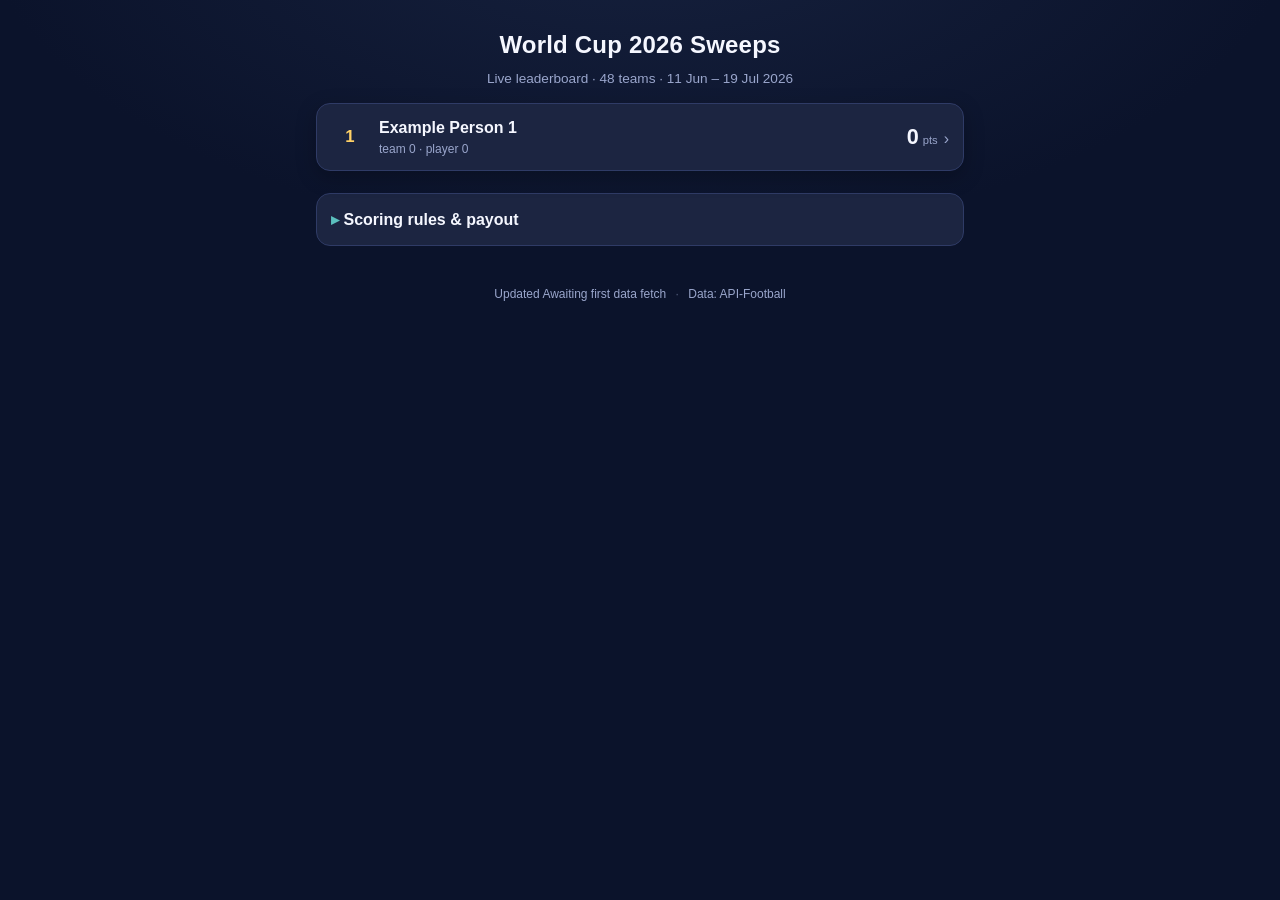
==== public/index.html @ 83efb09c "Initial commit: World Cup 2026 Sweeps leaderboard Static front-end (GitHub Pages) + scheduled GitHub" ====
<!DOCTYPE html>
<html lang="en">
<head>
  <meta charset="UTF-8" />
  <meta name="viewport" content="width=device-width, initial-scale=1.0" />
  <meta name="theme-color" content="#0b132b" />
  <title>World Cup 2026 Sweeps</title>
  <link rel="stylesheet" href="./styles.css" />
</head>
<body>
  <header class="site-header">
    <h1>World Cup 2026 Sweeps</h1>
    <p class="subtitle">Live leaderboard &middot; 48 teams &middot; 11 Jun – 19 Jul 2026</p>
  </header>

  <main>
    <section id="status" class="status" aria-live="polite">Loading…</section>

    <section id="leaderboard-section" hidden>
      <ol id="leaderboard" class="leaderboard"></ol>
    </section>

    <section class="rules-panel">
      <details>
        <summary>Scoring rules &amp; payout</summary>
        <div id="rules" class="rules-body"></div>
      </details>
    </section>
  </main>

  <footer class="site-footer">
    <span id="last-updated">—</span>
    <span class="footer-sep">&middot;</span>
    <span>Data: API-Football</span>
  </footer>

  <script src="./app.js"></script>
</body>
</html>
---- public/styles.css ----
:root {
  --bg: #0b132b;
  --bg-soft: #1c2541;
  --card: #1c2541;
  --card-hover: #243154;
  --line: #2f3b66;
  --text: #f5f7ff;
  --muted: #9aa6cc;
  --accent: #5bc0be;
  --gold: #ffd166;
  --silver: #cdd3e0;
  --bronze: #e8a06a;
  --pos: #6fe09a;
  --neg: #ff7b8a;
  --radius: 14px;
  --shadow: 0 6px 20px rgba(0, 0, 0, 0.25);
}

* { box-sizing: border-box; }

html { -webkit-text-size-adjust: 100%; }

body {
  margin: 0;
  font-family: -apple-system, BlinkMacSystemFont, "Segoe UI", Roboto, Helvetica, Arial, sans-serif;
  background: radial-gradient(1200px 600px at 50% -10%, #16213e 0%, var(--bg) 55%);
  color: var(--text);
  line-height: 1.45;
  min-height: 100vh;
  -webkit-font-smoothing: antialiased;
}

main {
  width: 100%;
  max-width: 680px;
  margin: 0 auto;
  padding: 0 16px 32px;
}

.site-header {
  text-align: center;
  padding: 28px 16px 14px;
}
.site-header h1 {
  margin: 0;
  font-size: 1.5rem;
  letter-spacing: 0.2px;
}
.subtitle {
  margin: 6px 0 0;
  color: var(--muted);
  font-size: 0.85rem;
}

.status {
  text-align: center;
  color: var(--muted);
  padding: 18px;
  font-size: 0.9rem;
}
.status.error { color: var(--neg); }

/* Leaderboard */
.leaderboard {
  list-style: none;
  margin: 0;
  padding: 0;
  display: flex;
  flex-direction: column;
  gap: 10px;
}

.row {
  background: var(--card);
  border: 1px solid var(--line);
  border-radius: var(--radius);
  box-shadow: var(--shadow);
  overflow: hidden;
}

.row-head {
  display: grid;
  grid-template-columns: 38px 1fr auto;
  align-items: center;
  gap: 10px;
  padding: 12px 14px;
  cursor: pointer;
  user-select: none;
}
.row-head:hover { background: var(--card-hover); }

.rank {
  font-weight: 700;
  font-size: 1.05rem;
  text-align: center;
  color: var(--muted);
}
.row.rank-1 .rank { color: var(--gold); }
.row.rank-2 .rank { color: var(--silver); }
.row.rank-3 .rank { color: var(--bronze); }

.person { min-width: 0; }
.person .name {
  font-weight: 600;
  font-size: 1rem;
  white-space: nowrap;
  overflow: hidden;
  text-overflow: ellipsis;
}
.person .breakdown {
  font-size: 0.75rem;
  color: var(--muted);
  margin-top: 2px;
}

.total {
  display: flex;
  align-items: baseline;
  gap: 4px;
  font-variant-numeric: tabular-nums;
}
.total .pts { font-size: 1.35rem; font-weight: 700; }
.total .lbl { font-size: 0.7rem; color: var(--muted); }

.chev {
  margin-left: 2px;
  color: var(--muted);
  transition: transform 0.18s ease;
}
.row.open .chev { transform: rotate(90deg); }

/* Expanded detail */
.detail {
  display: none;
  padding: 4px 14px 14px;
  border-top: 1px solid var(--line);
}
.row.open .detail { display: block; }

.detail h3 {
  margin: 14px 0 6px;
  font-size: 0.72rem;
  letter-spacing: 0.08em;
  text-transform: uppercase;
  color: var(--muted);
}

.entity {
  display: grid;
  grid-template-columns: 1fr auto;
  gap: 8px;
  padding: 8px 10px;
  background: var(--bg-soft);
  border: 1px solid var(--line);
  border-radius: 10px;
  margin-bottom: 6px;
}
.entity .e-name { font-weight: 600; font-size: 0.92rem; }
.entity .e-sub {
  font-size: 0.74rem;
  color: var(--muted);
  margin-top: 2px;
}
.entity .e-pts {
  font-weight: 700;
  font-variant-numeric: tabular-nums;
  align-self: center;
}
.e-pts.pos { color: var(--pos); }
.e-pts.neg { color: var(--neg); }

.tag {
  display: inline-block;
  font-size: 0.68rem;
  padding: 1px 7px;
  border-radius: 999px;
  background: var(--line);
  color: var(--text);
  margin-left: 6px;
  vertical-align: middle;
}
.tag.live { background: #c0392b; color: #fff; }
.tag.fin { background: #2c3e66; color: var(--muted); }

/* Rules panel */
.rules-panel { margin-top: 22px; }
.rules-panel details {
  background: var(--card);
  border: 1px solid var(--line);
  border-radius: var(--radius);
  padding: 0 14px;
}
.rules-panel summary {
  cursor: pointer;
  padding: 14px 0;
  font-weight: 600;
  list-style: none;
}
.rules-panel summary::-webkit-details-marker { display: none; }
.rules-panel summary::before { content: "▸ "; color: var(--accent); }
.rules-panel details[open] summary::before { content: "▾ "; }
.rules-body { padding-bottom: 14px; }
.rules-body h4 {
  margin: 12px 0 6px;
  font-size: 0.8rem;
  color: var(--accent);
}
.rules-grid {
  display: grid;
  grid-template-columns: 1fr auto;
  gap: 2px 12px;
  font-size: 0.85rem;
}
.rules-grid .v { font-variant-numeric: tabular-nums; color: var(--muted); }
.payout-note {
  margin-top: 10px;
  font-size: 0.82rem;
  color: var(--muted);
}

.site-footer {
  text-align: center;
  color: var(--muted);
  font-size: 0.75rem;
  padding: 8px 16px 28px;
}
.footer-sep { margin: 0 6px; opacity: 0.5; }
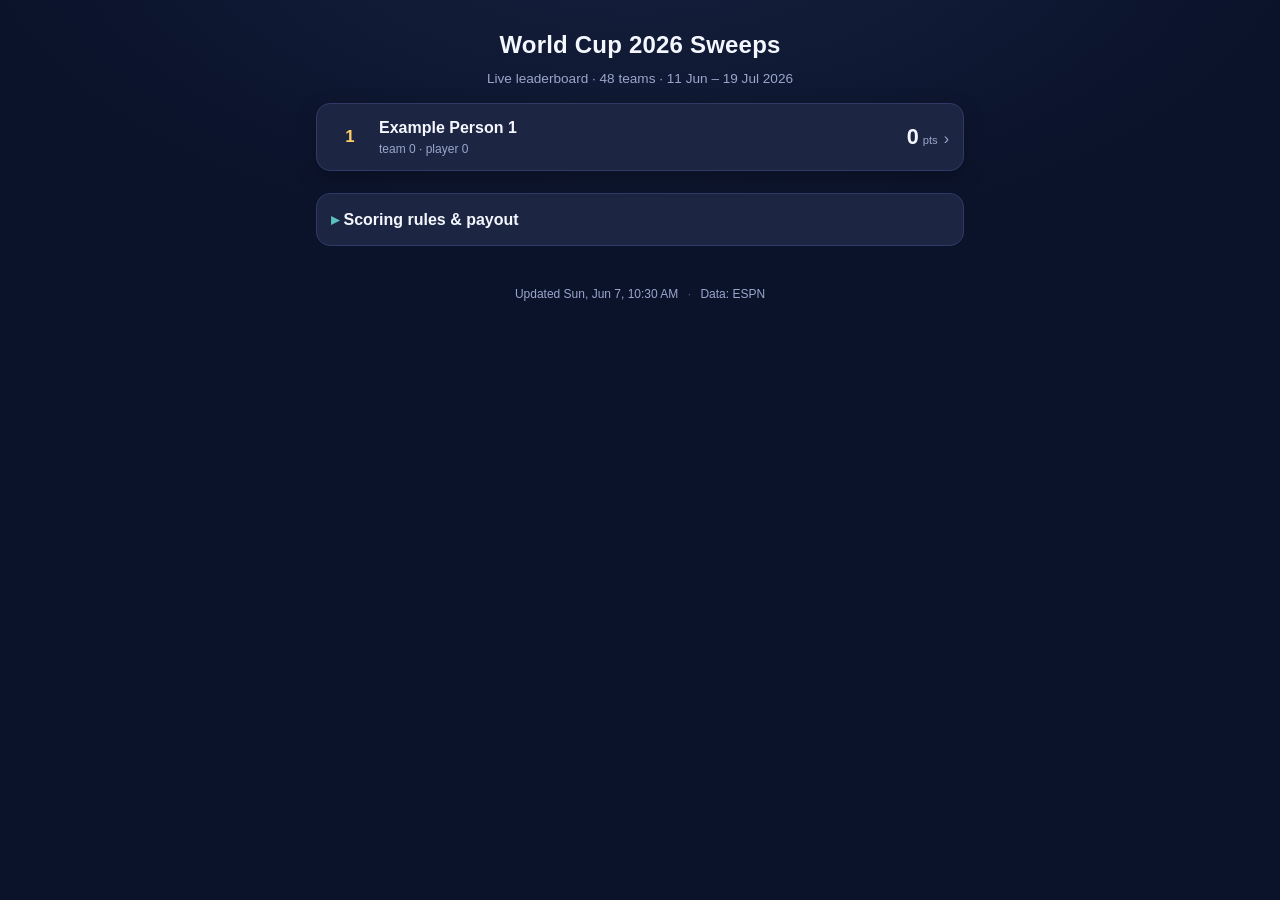
==== commit 49dff7ad: "Update docs and validator for ESPN free data source Removes remaining API-Football references after " ====
--- a/public/index.html
+++ b/public/index.html
@@ -31,7 +31,7 @@
   <footer class="site-footer">
     <span id="last-updated">—</span>
     <span class="footer-sep">&middot;</span>
-    <span>Data: API-Football</span>
+    <span>Data: ESPN</span>
   </footer>
 
   <script src="./app.js"></script>
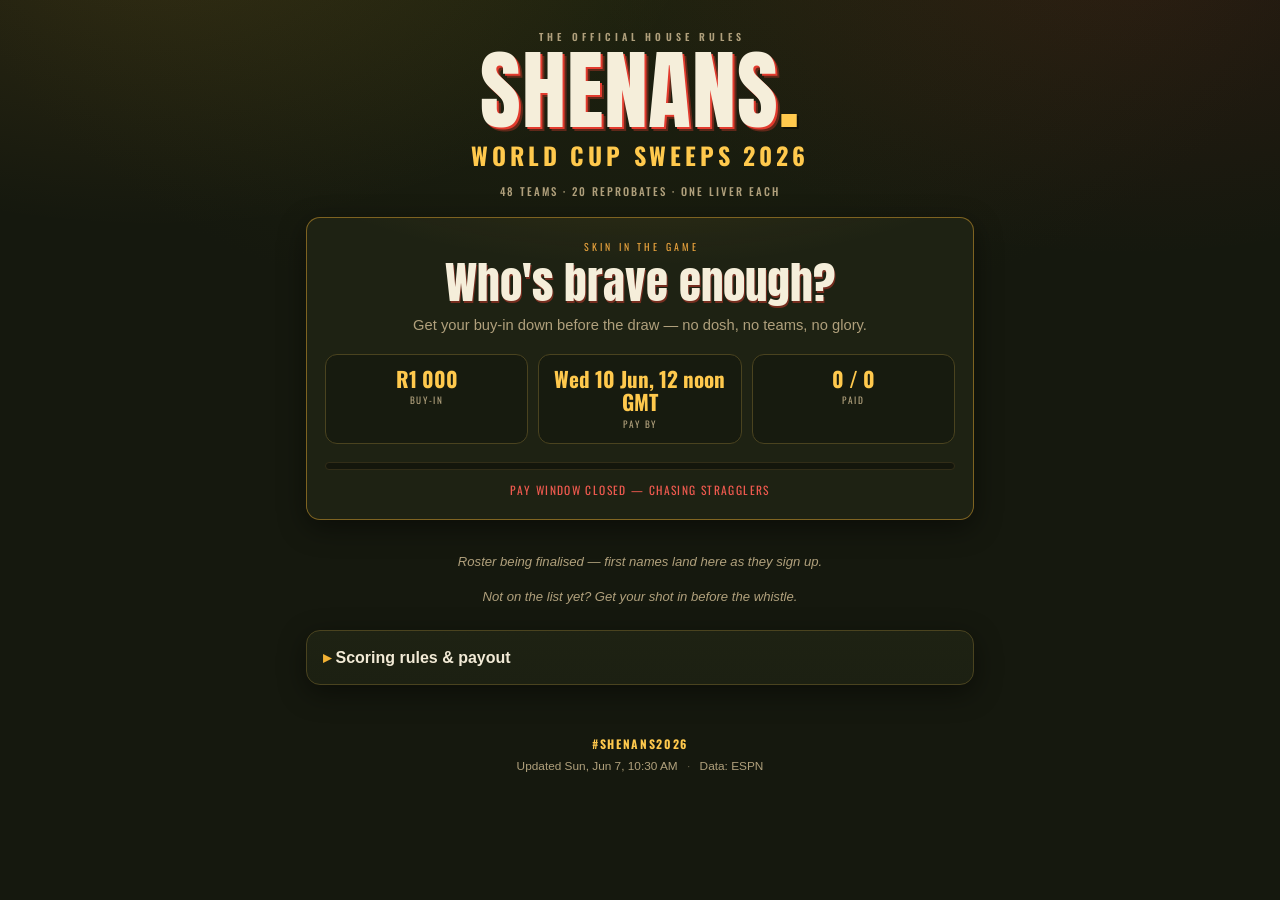
==== commit 95579f8f: "Add pre-season sign-up tracker + Shenans poster theme Site can now go live before the draw: the same" ====
--- a/public/index.html
+++ b/public/index.html
@@ -3,18 +3,50 @@
 <head>
   <meta charset="UTF-8" />
   <meta name="viewport" content="width=device-width, initial-scale=1.0" />
-  <meta name="theme-color" content="#0b132b" />
-  <title>World Cup 2026 Sweeps</title>
+  <meta name="theme-color" content="#15180e" />
+  <title>Shenans World Cup Sweeps 2026</title>
+  <link rel="preconnect" href="https://fonts.googleapis.com" />
+  <link rel="preconnect" href="https://fonts.gstatic.com" crossorigin />
+  <link rel="stylesheet" href="https://fonts.googleapis.com/css2?family=Anton&family=Oswald:wght@500;600;700&display=swap" />
   <link rel="stylesheet" href="./styles.css" />
 </head>
 <body>
   <header class="site-header">
-    <h1>World Cup 2026 Sweeps</h1>
-    <p class="subtitle">Live leaderboard &middot; 48 teams &middot; 11 Jun – 19 Jul 2026</p>
+    <p class="brand-kicker">The Official House Rules</p>
+    <h1 class="brand-wordmark">SHENANS<span class="brand-dot">.</span></h1>
+    <p class="brand-sub">World Cup Sweeps 2026</p>
+    <p class="brand-tag">48 Teams &middot; 20 Reprobates &middot; One Liver Each</p>
   </header>
 
   <main>
     <section id="status" class="status" aria-live="polite">Loading…</section>
+
+    <!-- Pre-season: who's signed up + paid. Auto-hidden once matches go live. -->
+    <section id="preseason-section" hidden>
+      <div class="ps-hero">
+        <p class="ps-eyebrow">Skin in the game</p>
+        <h2 class="ps-headline" id="ps-headline">Who's brave enough?</h2>
+        <p class="ps-tagline" id="ps-tagline">Pay first — your personal link follows. No money, no entry.</p>
+        <div class="ps-meta">
+          <div class="ps-meta-item">
+            <span class="ps-meta-val" id="ps-buyin">R1 000</span>
+            <span class="ps-meta-lbl">buy-in</span>
+          </div>
+          <div class="ps-meta-item">
+            <span class="ps-meta-val" id="ps-deadline">Wed 10 Jun</span>
+            <span class="ps-meta-lbl">pay by</span>
+          </div>
+          <div class="ps-meta-item">
+            <span class="ps-meta-val" id="ps-count">0 / 0</span>
+            <span class="ps-meta-lbl">paid</span>
+          </div>
+        </div>
+        <div class="ps-progress" aria-hidden="true"><span class="ps-progress-bar" id="ps-progressbar"></span></div>
+        <p class="ps-countdown" id="ps-countdown"></p>
+      </div>
+      <ul id="ps-roster" class="ps-roster"></ul>
+      <p class="ps-foot" id="ps-foot">Not on the list yet? Get your shot in before the whistle.</p>
+    </section>
 
     <section id="leaderboard-section" hidden>
       <ol id="leaderboard" class="leaderboard"></ol>
@@ -29,6 +61,7 @@
   </main>
 
   <footer class="site-footer">
+    <span class="footer-hash">#SHENANS2026</span>
     <span id="last-updated">—</span>
     <span class="footer-sep">&middot;</span>
     <span>Data: ESPN</span>
--- a/public/styles.css
+++ b/public/styles.css
@@ -1,19 +1,28 @@
 :root {
-  --bg: #0b132b;
-  --bg-soft: #1c2541;
-  --card: #1c2541;
-  --card-hover: #243154;
-  --line: #2f3b66;
-  --text: #f5f7ff;
-  --muted: #9aa6cc;
-  --accent: #5bc0be;
-  --gold: #ffd166;
-  --silver: #cdd3e0;
-  --bronze: #e8a06a;
-  --pos: #6fe09a;
-  --neg: #ff7b8a;
+  /* Shenans poster palette: dark fiesta charcoal, gold, cream, red, green. */
+  --bg: #15180e;
+  --bg-soft: #1c2012;
+  --card: #1e2213;
+  --card-hover: #262b18;
+  --line: #4a431f;
+  --line-soft: #322d18;
+  --text: #f2ead6;
+  --muted: #b0a07c;
+  --accent: #f2b134;
+  --accent-2: #ffc94d;
+  --gold: #ffc94d;
+  --silver: #d6dae6;
+  --bronze: #e0a05a;
+  --pos: #9ccc65;
+  --neg: #ef5a4f;
+  --red: #e23b2e;
+  --green: #9ccc65;
+  --peanut: #e6a13c;
+  --frame: rgba(242, 177, 52, 0.45);
+  --display: "Anton", Impact, "Haettenschweiler", sans-serif;
+  --head: "Oswald", "Segoe UI", sans-serif;
   --radius: 14px;
-  --shadow: 0 6px 20px rgba(0, 0, 0, 0.25);
+  --shadow: 0 8px 28px rgba(0, 0, 0, 0.45);
 }
 
 * { box-sizing: border-box; }
@@ -23,40 +32,88 @@
 body {
   margin: 0;
   font-family: -apple-system, BlinkMacSystemFont, "Segoe UI", Roboto, Helvetica, Arial, sans-serif;
-  background: radial-gradient(1200px 600px at 50% -10%, #16213e 0%, var(--bg) 55%);
+  background:
+    radial-gradient(900px 500px at 12% -8%, rgba(242, 177, 52, 0.12) 0%, transparent 60%),
+    radial-gradient(900px 520px at 88% -6%, rgba(226, 59, 46, 0.10) 0%, transparent 60%),
+    radial-gradient(1200px 760px at 50% -12%, #20240f 0%, var(--bg) 58%);
+  background-attachment: fixed;
   color: var(--text);
   line-height: 1.45;
   min-height: 100vh;
   -webkit-font-smoothing: antialiased;
+  -webkit-tap-highlight-color: transparent;
 }
 
 main {
   width: 100%;
-  max-width: 680px;
+  max-width: 700px;
   margin: 0 auto;
-  padding: 0 16px 32px;
+  padding: 0 16px calc(32px + env(safe-area-inset-bottom));
 }
 
 .site-header {
   text-align: center;
-  padding: 28px 16px 14px;
-}
-.site-header h1 {
+  padding: 30px 16px 14px;
+}
+.brand-kicker {
+  margin: 0 0 6px;
+  font-family: var(--head);
+  text-transform: uppercase;
+  letter-spacing: 0.42em;
+  font-size: 0.62rem;
+  font-weight: 600;
+  color: var(--muted);
+  padding-left: 0.42em;
+}
+.brand-wordmark {
   margin: 0;
-  font-size: 1.5rem;
-  letter-spacing: 0.2px;
-}
+  font-family: var(--display);
+  font-weight: 400;
+  font-size: clamp(3rem, 16vw, 5.5rem);
+  line-height: 0.9;
+  letter-spacing: 0.01em;
+  color: #f5eeda;
+  text-shadow:
+    2px 2px 0 var(--red),
+    4px 4px 0 rgba(226, 59, 46, 0.35);
+}
+.brand-dot { color: var(--gold); text-shadow: 2px 2px 0 rgba(0, 0, 0, 0.4); }
+.brand-sub {
+  margin: 8px 0 0;
+  font-family: var(--head);
+  font-weight: 700;
+  text-transform: uppercase;
+  letter-spacing: 0.16em;
+  font-size: clamp(1rem, 4.4vw, 1.5rem);
+  color: var(--gold);
+}
+.brand-tag {
+  margin: 12px auto 0;
+  display: inline-block;
+  font-family: var(--head);
+  text-transform: uppercase;
+  letter-spacing: 0.18em;
+  color: var(--muted);
+  font-size: 0.68rem;
+  font-weight: 500;
+}
+/* Keep the old hooks working if referenced elsewhere. */
 .subtitle {
-  margin: 6px 0 0;
-  color: var(--muted);
-  font-size: 0.85rem;
+  margin: 10px auto 0;
+  display: inline-block;
+  color: var(--muted);
+  font-size: 0.8rem;
+  padding: 5px 12px;
+  border: 1px solid var(--line);
+  border-radius: 999px;
+  background: rgba(255, 255, 255, 0.02);
 }
 
 .status {
   text-align: center;
   color: var(--muted);
-  padding: 18px;
-  font-size: 0.9rem;
+  padding: 28px 18px;
+  font-size: 0.92rem;
 }
 .status.error { color: var(--neg); }
 
@@ -67,80 +124,133 @@
   padding: 0;
   display: flex;
   flex-direction: column;
-  gap: 10px;
+  gap: 12px;
 }
 
 .row {
-  background: var(--card);
+  position: relative;
+  background: linear-gradient(180deg, var(--card) 0%, var(--bg-soft) 100%);
   border: 1px solid var(--line);
   border-radius: var(--radius);
   box-shadow: var(--shadow);
   overflow: hidden;
-}
+  transition: border-color 0.18s ease, transform 0.18s ease;
+}
+.row.open { border-color: var(--accent-2); }
+
+/* Podium accents for the top three. */
+.row.rank-1 { border-color: rgba(255, 209, 102, 0.55); }
+.row.rank-2 { border-color: rgba(205, 211, 224, 0.45); }
+.row.rank-3 { border-color: rgba(232, 160, 106, 0.45); }
+.row.rank-1::before,
+.row.rank-2::before,
+.row.rank-3::before {
+  content: "";
+  position: absolute;
+  left: 0; top: 0; bottom: 0;
+  width: 4px;
+}
+.row.rank-1::before { background: linear-gradient(180deg, #ffe08a, var(--gold)); }
+.row.rank-2::before { background: linear-gradient(180deg, #eef1f8, var(--silver)); }
+.row.rank-3::before { background: linear-gradient(180deg, #f3b988, var(--bronze)); }
 
 .row-head {
   display: grid;
-  grid-template-columns: 38px 1fr auto;
+  grid-template-columns: 40px 1fr auto;
   align-items: center;
-  gap: 10px;
-  padding: 12px 14px;
+  gap: 12px;
+  padding: 14px 16px;
   cursor: pointer;
   user-select: none;
 }
 .row-head:hover { background: var(--card-hover); }
+.row-head:active { background: var(--card-hover); }
 
 .rank {
+  width: 32px;
+  height: 32px;
+  margin: 0 auto;
+  border-radius: 50%;
+  display: flex;
+  align-items: center;
+  justify-content: center;
   font-weight: 700;
-  font-size: 1.05rem;
-  text-align: center;
-  color: var(--muted);
-}
-.row.rank-1 .rank { color: var(--gold); }
-.row.rank-2 .rank { color: var(--silver); }
-.row.rank-3 .rank { color: var(--bronze); }
+  font-size: 0.95rem;
+  color: var(--muted);
+  background: rgba(255, 255, 255, 0.05);
+  font-variant-numeric: tabular-nums;
+}
+.row.rank-1 .rank {
+  color: #2a1d04;
+  background: linear-gradient(135deg, #ffe28f, var(--gold));
+  box-shadow: 0 3px 12px rgba(255, 209, 102, 0.4);
+}
+.row.rank-2 .rank {
+  color: #20242e;
+  background: linear-gradient(135deg, #f4f6fb, var(--silver));
+  box-shadow: 0 3px 12px rgba(205, 211, 224, 0.3);
+}
+.row.rank-3 .rank {
+  color: #34190a;
+  background: linear-gradient(135deg, #f3b988, var(--bronze));
+  box-shadow: 0 3px 12px rgba(232, 160, 106, 0.3);
+}
 
 .person { min-width: 0; }
 .person .name {
-  font-weight: 600;
-  font-size: 1rem;
+  font-weight: 650;
+  font-size: 1.02rem;
   white-space: nowrap;
   overflow: hidden;
   text-overflow: ellipsis;
 }
 .person .breakdown {
-  font-size: 0.75rem;
-  color: var(--muted);
-  margin-top: 2px;
+  font-size: 0.74rem;
+  color: var(--muted);
+  margin-top: 3px;
 }
 
 .total {
   display: flex;
   align-items: baseline;
-  gap: 4px;
+  gap: 5px;
   font-variant-numeric: tabular-nums;
 }
-.total .pts { font-size: 1.35rem; font-weight: 700; }
+.total .pts {
+  font-size: 1.45rem;
+  font-weight: 800;
+  background: linear-gradient(180deg, #ffffff, #b9c6f2);
+  -webkit-background-clip: text;
+  background-clip: text;
+  color: transparent;
+}
 .total .lbl { font-size: 0.7rem; color: var(--muted); }
 
 .chev {
-  margin-left: 2px;
-  color: var(--muted);
-  transition: transform 0.18s ease;
-}
-.row.open .chev { transform: rotate(90deg); }
+  margin-left: 4px;
+  color: var(--muted);
+  font-size: 1.1rem;
+  transition: transform 0.2s ease;
+}
+.row.open .chev { transform: rotate(90deg); color: var(--accent-2); }
 
 /* Expanded detail */
 .detail {
   display: none;
-  padding: 4px 14px 14px;
-  border-top: 1px solid var(--line);
-}
-.row.open .detail { display: block; }
+  padding: 2px 16px 16px;
+  border-top: 1px solid var(--line-soft);
+}
+.row.open .detail { display: block; animation: fade-in 0.22s ease; }
+
+@keyframes fade-in {
+  from { opacity: 0; transform: translateY(-4px); }
+  to { opacity: 1; transform: none; }
+}
 
 .detail h3 {
-  margin: 14px 0 6px;
-  font-size: 0.72rem;
-  letter-spacing: 0.08em;
+  margin: 16px 0 7px;
+  font-size: 0.7rem;
+  letter-spacing: 0.1em;
   text-transform: uppercase;
   color: var(--muted);
 }
@@ -149,79 +259,572 @@
   display: grid;
   grid-template-columns: 1fr auto;
   gap: 8px;
-  padding: 8px 10px;
-  background: var(--bg-soft);
-  border: 1px solid var(--line);
-  border-radius: 10px;
-  margin-bottom: 6px;
+  padding: 10px 12px;
+  background: rgba(255, 255, 255, 0.025);
+  border: 1px solid var(--line-soft);
+  border-radius: 11px;
+  margin-bottom: 7px;
 }
 .entity .e-name { font-weight: 600; font-size: 0.92rem; }
 .entity .e-sub {
   font-size: 0.74rem;
   color: var(--muted);
-  margin-top: 2px;
+  margin-top: 3px;
 }
 .entity .e-pts {
   font-weight: 700;
   font-variant-numeric: tabular-nums;
   align-self: center;
+  font-size: 1.02rem;
 }
 .e-pts.pos { color: var(--pos); }
 .e-pts.neg { color: var(--neg); }
 
 .tag {
   display: inline-block;
-  font-size: 0.68rem;
-  padding: 1px 7px;
+  font-size: 0.62rem;
+  font-weight: 700;
+  letter-spacing: 0.04em;
+  text-transform: uppercase;
+  padding: 2px 8px;
   border-radius: 999px;
   background: var(--line);
   color: var(--text);
-  margin-left: 6px;
+  margin-left: 8px;
   vertical-align: middle;
 }
-.tag.live { background: #c0392b; color: #fff; }
-.tag.fin { background: #2c3e66; color: var(--muted); }
+.tag.live {
+  background: #e0413a;
+  color: #fff;
+  animation: pulse 1.6s ease-in-out infinite;
+}
+.tag.fin { background: #28335c; color: var(--muted); }
+
+@keyframes pulse {
+  0%, 100% { opacity: 1; }
+  50% { opacity: 0.55; }
+}
 
 /* Rules panel */
-.rules-panel { margin-top: 22px; }
+.rules-panel { margin-top: 24px; }
 .rules-panel details {
-  background: var(--card);
+  background: linear-gradient(180deg, var(--card) 0%, var(--bg-soft) 100%);
   border: 1px solid var(--line);
   border-radius: var(--radius);
-  padding: 0 14px;
+  padding: 0 16px;
+  box-shadow: var(--shadow);
 }
 .rules-panel summary {
   cursor: pointer;
-  padding: 14px 0;
-  font-weight: 600;
+  padding: 15px 0;
+  font-weight: 650;
   list-style: none;
 }
 .rules-panel summary::-webkit-details-marker { display: none; }
 .rules-panel summary::before { content: "▸ "; color: var(--accent); }
 .rules-panel details[open] summary::before { content: "▾ "; }
-.rules-body { padding-bottom: 14px; }
+.rules-body { padding-bottom: 16px; }
+
+.entrants-note {
+  margin: 4px 0 14px;
+  padding: 11px 14px;
+  font-size: 0.9rem;
+  color: var(--text);
+  background: rgba(91, 192, 190, 0.1);
+  border: 1px solid rgba(91, 192, 190, 0.28);
+  border-radius: 11px;
+}
+.entrants-note strong { color: var(--accent); }
+
 .rules-body h4 {
-  margin: 12px 0 6px;
-  font-size: 0.8rem;
+  margin: 14px 0 7px;
+  font-size: 0.78rem;
+  letter-spacing: 0.02em;
   color: var(--accent);
 }
 .rules-grid {
   display: grid;
   grid-template-columns: 1fr auto;
-  gap: 2px 12px;
-  font-size: 0.85rem;
-}
+  gap: 4px 12px;
+  font-size: 0.86rem;
+}
+.rules-grid .k { color: var(--text); }
 .rules-grid .v { font-variant-numeric: tabular-nums; color: var(--muted); }
 .payout-note {
-  margin-top: 10px;
+  margin-top: 14px;
+  padding-top: 12px;
+  border-top: 1px solid var(--line-soft);
   font-size: 0.82rem;
   color: var(--muted);
 }
+.payout-note strong { color: var(--text); }
 
 .site-footer {
   text-align: center;
   color: var(--muted);
-  font-size: 0.75rem;
-  padding: 8px 16px 28px;
-}
+  font-size: 0.74rem;
+  padding: 18px 16px calc(28px + env(safe-area-inset-bottom));
+}
+.site-footer a {
+  color: var(--accent);
+  text-decoration: none;
+  border-bottom: 1px solid transparent;
+}
+.site-footer a:hover { border-bottom-color: var(--accent); }
 .footer-sep { margin: 0 6px; opacity: 0.5; }
+.footer-hash {
+  display: block;
+  font-family: var(--head);
+  font-weight: 700;
+  letter-spacing: 0.14em;
+  color: var(--gold);
+  margin-bottom: 6px;
+}
+
+/* ===== Pre-season sign-up tracker (index.html, before kickoff) ===== */
+
+.ps-hero {
+  position: relative;
+  border: 1px solid var(--frame);
+  border-radius: var(--radius);
+  background:
+    radial-gradient(600px 240px at 50% -40%, rgba(242, 177, 52, 0.14), transparent 70%),
+    var(--card);
+  box-shadow: var(--shadow);
+  padding: 22px 18px 20px;
+  text-align: center;
+}
+.ps-eyebrow {
+  margin: 0 0 6px;
+  font-family: var(--head);
+  text-transform: uppercase;
+  letter-spacing: 0.32em;
+  font-size: 0.62rem;
+  color: var(--peanut);
+  padding-left: 0.32em;
+}
+.ps-headline {
+  margin: 0;
+  font-family: var(--display);
+  font-weight: 400;
+  font-size: clamp(1.8rem, 8vw, 2.8rem);
+  line-height: 1;
+  color: #f5eeda;
+  text-shadow: 1px 2px 0 rgba(226, 59, 46, 0.45);
+}
+.ps-tagline {
+  margin: 10px auto 0;
+  max-width: 460px;
+  color: var(--muted);
+  font-size: 0.92rem;
+}
+.ps-meta {
+  display: flex;
+  justify-content: center;
+  gap: 10px;
+  margin: 18px auto 0;
+  flex-wrap: wrap;
+}
+.ps-meta-item {
+  flex: 1 1 0;
+  min-width: 96px;
+  border: 1px solid var(--line);
+  border-radius: 12px;
+  background: rgba(0, 0, 0, 0.22);
+  padding: 12px 8px;
+}
+.ps-meta-val {
+  display: block;
+  font-family: var(--head);
+  font-weight: 700;
+  font-size: 1.32rem;
+  color: var(--gold);
+  line-height: 1.1;
+}
+.ps-meta-lbl {
+  display: block;
+  margin-top: 4px;
+  font-family: var(--head);
+  text-transform: uppercase;
+  letter-spacing: 0.18em;
+  font-size: 0.58rem;
+  color: var(--muted);
+}
+.ps-progress {
+  height: 8px;
+  border-radius: 999px;
+  background: rgba(0, 0, 0, 0.35);
+  border: 1px solid var(--line-soft);
+  overflow: hidden;
+  margin: 18px auto 0;
+}
+.ps-progress-bar {
+  display: block;
+  height: 100%;
+  width: 0;
+  border-radius: 999px;
+  background: linear-gradient(90deg, var(--peanut), var(--gold));
+  transition: width 0.6s cubic-bezier(0.16, 1, 0.3, 1);
+}
+.ps-countdown {
+  margin: 12px 0 0;
+  font-family: var(--head);
+  text-transform: uppercase;
+  letter-spacing: 0.12em;
+  font-size: 0.72rem;
+  color: var(--peanut);
+  min-height: 0.9rem;
+}
+.ps-countdown.over { color: var(--neg); }
+
+.ps-roster {
+  list-style: none;
+  margin: 16px 0 0;
+  padding: 0;
+  display: grid;
+  gap: 8px;
+}
+.ps-entry {
+  display: flex;
+  align-items: center;
+  justify-content: space-between;
+  gap: 12px;
+  padding: 12px 14px;
+  border: 1px solid var(--line);
+  border-radius: 12px;
+  background: var(--card);
+}
+.ps-entry.paid { border-color: rgba(156, 204, 101, 0.4); }
+.ps-entry-name {
+  font-family: var(--head);
+  font-weight: 600;
+  font-size: 1rem;
+  letter-spacing: 0.01em;
+}
+.ps-entry-num {
+  font-family: var(--head);
+  color: var(--muted);
+  font-size: 0.8rem;
+  margin-right: 4px;
+}
+.ps-badge {
+  font-family: var(--head);
+  text-transform: uppercase;
+  letter-spacing: 0.1em;
+  font-size: 0.64rem;
+  font-weight: 700;
+  padding: 5px 10px;
+  border-radius: 999px;
+  white-space: nowrap;
+}
+.ps-badge.paid { background: rgba(156, 204, 101, 0.16); color: var(--green); border: 1px solid rgba(156, 204, 101, 0.4); }
+.ps-badge.unpaid { background: rgba(226, 59, 46, 0.14); color: var(--neg); border: 1px solid rgba(226, 59, 46, 0.4); }
+.ps-foot {
+  margin: 16px 0 0;
+  text-align: center;
+  color: var(--muted);
+  font-size: 0.82rem;
+  font-style: italic;
+}
+
+/* Small phones */
+@media (max-width: 420px) {
+  main { padding: 0 12px 28px; }
+  .site-header { padding: 26px 12px 16px; }
+  .row-head { grid-template-columns: 34px 1fr auto; gap: 10px; padding: 13px 13px; }
+  .rank { width: 28px; height: 28px; font-size: 0.85rem; }
+  .person .name { font-size: 0.98rem; }
+  .total .pts { font-size: 1.3rem; }
+  .detail { padding: 2px 13px 14px; }
+}
+
+/* Respect reduced-motion preferences */
+@media (prefers-reduced-motion: reduce) {
+  .row.open .detail { animation: none; }
+  .tag.live { animation: none; }
+  .chev { transition: none; }
+  .wheel { transition: none !important; }
+}
+
+/* ===== Self-serve draw + picks page (draw.html) ===== */
+
+/* The page toggles sections with the [hidden] attribute; several elements below
+   set an explicit `display`, which would otherwise beat [hidden]. Keep hidden
+   authoritative. */
+[hidden] { display: none !important; }
+
+.draw-card {
+  background: linear-gradient(180deg, var(--card) 0%, var(--bg-soft) 100%);
+  border: 1px solid var(--line);
+  border-radius: var(--radius);
+  box-shadow: var(--shadow);
+  padding: 20px 18px;
+  margin-top: 16px;
+}
+
+.greeting {
+  margin: 0 0 6px;
+  font-size: 1.15rem;
+  font-weight: 750;
+}
+.reveal-intro {
+  margin: 6px 0 4px;
+  color: var(--muted);
+  font-size: 0.9rem;
+}
+.reveal-intro a { color: var(--accent); }
+
+/* Buttons */
+.btn {
+  appearance: none;
+  border: 1px solid var(--line);
+  background: rgba(255, 255, 255, 0.04);
+  color: var(--text);
+  font: inherit;
+  font-weight: 650;
+  padding: 11px 18px;
+  border-radius: 999px;
+  cursor: pointer;
+  transition: transform 0.12s ease, background 0.15s ease, opacity 0.15s ease;
+}
+.btn:hover:not(:disabled) { background: var(--card-hover); }
+.btn:active:not(:disabled) { transform: translateY(1px); }
+.btn:disabled { opacity: 0.45; cursor: default; }
+.btn.primary {
+  border-color: transparent;
+  background: linear-gradient(135deg, var(--accent-2), var(--accent));
+  color: #0b132b;
+}
+
+/* Wheels */
+.wheels {
+  display: flex;
+  flex-wrap: wrap;
+  gap: 22px;
+  justify-content: center;
+  margin: 18px 0 8px;
+}
+.wheel-block {
+  flex: 1 1 240px;
+  max-width: 320px;
+  text-align: center;
+}
+.wheel-title {
+  margin: 0 0 12px;
+  font-size: 0.74rem;
+  letter-spacing: 0.08em;
+  text-transform: uppercase;
+  color: var(--muted);
+}
+.wheel-stage {
+  position: relative;
+  width: 240px;
+  height: 240px;
+  margin: 0 auto 14px;
+}
+.wheel-pointer {
+  position: absolute;
+  top: -6px; left: 50%;
+  transform: translateX(-50%);
+  z-index: 3;
+  color: var(--gold);
+  font-size: 1.5rem;
+  filter: drop-shadow(0 2px 3px rgba(0, 0, 0, 0.5));
+}
+.wheel {
+  position: relative;
+  width: 240px;
+  height: 240px;
+  border-radius: 50%;
+  border: 4px solid var(--line);
+  box-shadow: var(--shadow), inset 0 0 0 2px rgba(255, 255, 255, 0.04);
+  overflow: hidden;
+  transform: rotate(0deg);
+}
+.wheel::after {
+  content: "";
+  position: absolute;
+  left: 50%; top: 50%;
+  width: 44px; height: 44px;
+  transform: translate(-50%, -50%);
+  border-radius: 50%;
+  background: linear-gradient(135deg, var(--accent-2), var(--accent));
+  box-shadow: 0 2px 10px rgba(0, 0, 0, 0.45);
+  z-index: 2;
+}
+.wheel-label {
+  position: absolute;
+  left: 50%;
+  top: 0;
+  height: 50%;
+  transform-origin: bottom center;
+  display: flex;
+  justify-content: center;
+  align-items: flex-start;
+  pointer-events: none;
+}
+.wheel-label span {
+  display: block;
+  padding-top: 12px;
+  font-size: 0.72rem;
+  font-weight: 800;
+  letter-spacing: 0.04em;
+  color: var(--text);
+  white-space: nowrap;
+}
+.reveal-result {
+  margin-top: 12px;
+  font-size: 1.3rem;
+  font-weight: 800;
+  background: linear-gradient(180deg, #ffffff, #b9c6f2);
+  -webkit-background-clip: text;
+  background-clip: text;
+  color: transparent;
+  animation: fade-in 0.3s ease;
+}
+.spin-btn { width: 100%; }
+.next-btn { display: block; margin: 8px auto 0; }
+
+/* Picks */
+.picks-head { margin: 0 0 4px; font-size: 1.2rem; font-weight: 750; }
+.pick-field { margin-top: 16px; }
+.pick-field > label {
+  display: block;
+  margin-bottom: 7px;
+  font-weight: 650;
+  font-size: 0.95rem;
+}
+.pick-hint { color: var(--muted); font-weight: 500; font-size: 0.82rem; }
+
+.combo { position: relative; }
+.combo-input {
+  width: 100%;
+  padding: 11px 13px;
+  font: inherit;
+  color: var(--text);
+  background: rgba(255, 255, 255, 0.03);
+  border: 1px solid var(--line);
+  border-radius: 11px;
+  outline: none;
+}
+.combo-input:focus { border-color: var(--accent-2); }
+.combo-list {
+  position: absolute;
+  z-index: 5;
+  left: 0; right: 0;
+  margin: 6px 0 0;
+  padding: 4px;
+  max-height: 260px;
+  overflow-y: auto;
+  list-style: none;
+  background: var(--bg-soft);
+  border: 1px solid var(--line);
+  border-radius: 11px;
+  box-shadow: var(--shadow);
+}
+.combo-option {
+  display: flex;
+  justify-content: space-between;
+  gap: 10px;
+  padding: 9px 11px;
+  border-radius: 8px;
+  cursor: pointer;
+}
+.combo-option:hover { background: var(--card-hover); }
+.opt-name { font-weight: 600; font-size: 0.92rem; }
+.opt-team { color: var(--muted); font-size: 0.8rem; white-space: nowrap; }
+.combo-empty { padding: 10px 11px; color: var(--muted); font-size: 0.88rem; }
+
+.combo-chosen {
+  display: flex;
+  align-items: center;
+  gap: 10px;
+  padding: 11px 13px;
+  background: rgba(91, 192, 190, 0.1);
+  border: 1px solid rgba(91, 192, 190, 0.28);
+  border-radius: 11px;
+}
+.chosen-name { font-weight: 700; }
+.chosen-team { color: var(--muted); font-size: 0.84rem; }
+.chosen-change {
+  margin-left: auto;
+  appearance: none;
+  border: 1px solid var(--line);
+  background: transparent;
+  color: var(--accent);
+  font: inherit;
+  font-size: 0.8rem;
+  padding: 4px 10px;
+  border-radius: 999px;
+  cursor: pointer;
+}
+
+.confirm-row {
+  display: flex;
+  align-items: flex-start;
+  gap: 10px;
+  margin: 18px 0 14px;
+  font-size: 0.9rem;
+  color: var(--text);
+}
+.confirm-row input { margin-top: 3px; width: 18px; height: 18px; accent-color: var(--accent); }
+
+.pick-error {
+  margin: 0 0 12px;
+  padding: 10px 13px;
+  font-size: 0.88rem;
+  color: var(--neg);
+  background: rgba(255, 123, 138, 0.1);
+  border: 1px solid rgba(255, 123, 138, 0.3);
+  border-radius: 11px;
+}
+#submitBtn { width: 100%; }
+
+/* Locked summary */
+.locked-badge {
+  display: inline-block;
+  font-size: 0.72rem;
+  font-weight: 800;
+  letter-spacing: 0.06em;
+  text-transform: uppercase;
+  padding: 5px 12px;
+  border-radius: 999px;
+  background: rgba(111, 224, 154, 0.16);
+  border: 1px solid rgba(111, 224, 154, 0.4);
+  color: var(--pos);
+  margin-bottom: 12px;
+}
+.detail-h {
+  margin: 16px 0 8px;
+  font-size: 0.7rem;
+  letter-spacing: 0.1em;
+  text-transform: uppercase;
+  color: var(--muted);
+}
+.locked-grid { display: flex; flex-direction: column; gap: 8px; }
+.locked-item {
+  display: flex;
+  align-items: center;
+  gap: 12px;
+  padding: 12px 14px;
+  background: rgba(255, 255, 255, 0.025);
+  border: 1px solid var(--line-soft);
+  border-radius: 11px;
+}
+.li-tag {
+  font-size: 0.62rem;
+  font-weight: 700;
+  letter-spacing: 0.04em;
+  text-transform: uppercase;
+  padding: 3px 9px;
+  border-radius: 999px;
+  background: var(--line);
+  color: var(--text);
+}
+.li-name { font-weight: 650; font-size: 1rem; }
+
+@media (max-width: 420px) {
+  .draw-card { padding: 16px 13px; }
+  .wheel-stage, .wheel { width: 200px; height: 200px; }
+  .wheels { gap: 16px; }
+}
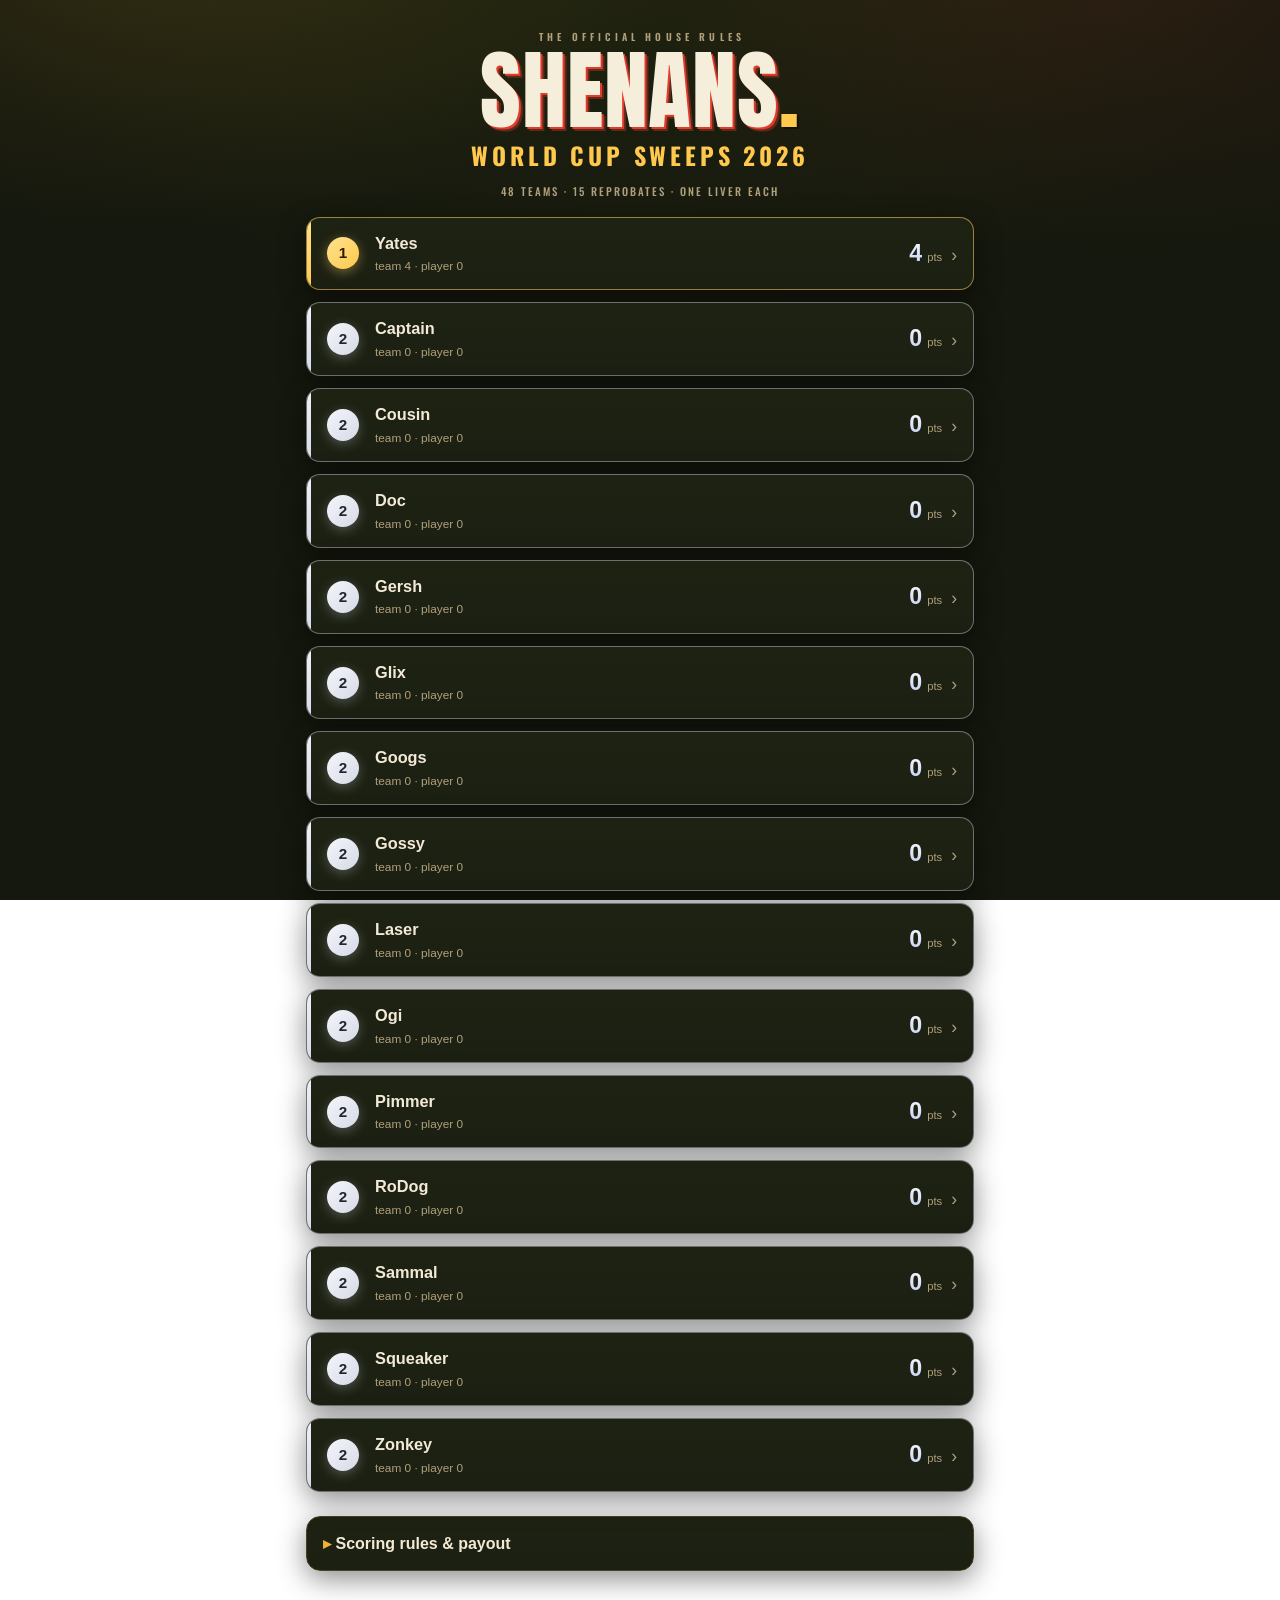
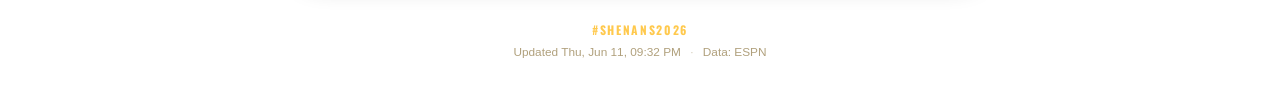
==== commit b58bcc3e: "copy: 20 -> 15 reprobates in header (only 15 joined) Co-Authored-By: Claude Opus 4.8 <noreply@anthro" ====
--- a/public/index.html
+++ b/public/index.html
@@ -15,7 +15,7 @@
     <p class="brand-kicker">The Official House Rules</p>
     <h1 class="brand-wordmark">SHENANS<span class="brand-dot">.</span></h1>
     <p class="brand-sub">World Cup Sweeps 2026</p>
-    <p class="brand-tag">48 Teams &middot; 20 Reprobates &middot; One Liver Each</p>
+    <p class="brand-tag">48 Teams &middot; 15 Reprobates &middot; One Liver Each</p>
   </header>
 
   <main>
--- a/public/styles.css
+++ b/public/styles.css
@@ -624,33 +624,55 @@
 }
 .wheel-pointer {
   position: absolute;
-  top: -6px; left: 50%;
+  top: -9px; left: 50%;
   transform: translateX(-50%);
-  z-index: 3;
-  color: var(--gold);
-  font-size: 1.5rem;
-  filter: drop-shadow(0 2px 3px rgba(0, 0, 0, 0.5));
+  z-index: 4;
+  width: 0; height: 0;
+  border-left: 11px solid transparent;
+  border-right: 11px solid transparent;
+  border-top: 19px solid var(--gold);
+  filter: drop-shadow(0 2px 3px rgba(0, 0, 0, 0.55));
 }
 .wheel {
   position: relative;
   width: 240px;
   height: 240px;
   border-radius: 50%;
-  border: 4px solid var(--line);
-  box-shadow: var(--shadow), inset 0 0 0 2px rgba(255, 255, 255, 0.04);
+  border: none;
+  box-shadow:
+    0 0 0 3px #1a1d10,
+    0 0 0 8px #ffd76b,
+    0 0 0 11px #b9821d,
+    0 0 0 13px #1a1d10,
+    var(--shadow),
+    inset 0 0 26px rgba(0, 0, 0, 0.5);
   overflow: hidden;
   transform: rotate(0deg);
 }
-.wheel::after {
-  content: "";
+/* Glossy gold disc + World Cup trophy pinned to the wheel centre (does not spin). */
+.wheel-hub {
   position: absolute;
   left: 50%; top: 50%;
-  width: 44px; height: 44px;
+  width: 66px; height: 66px;
   transform: translate(-50%, -50%);
   border-radius: 50%;
-  background: linear-gradient(135deg, var(--accent-2), var(--accent));
-  box-shadow: 0 2px 10px rgba(0, 0, 0, 0.45);
+  background:
+    radial-gradient(circle at 38% 30%, #ffe9a8 0%, #ffc94d 45%, #b9821d 100%);
+  box-shadow:
+    0 0 0 2px #7a5410,
+    0 4px 14px rgba(0, 0, 0, 0.55),
+    inset 0 2px 5px rgba(255, 255, 255, 0.55),
+    inset 0 -4px 8px rgba(0, 0, 0, 0.35);
   z-index: 2;
+  display: flex;
+  align-items: center;
+  justify-content: center;
+  pointer-events: none;
+}
+.wheel-hub svg {
+  width: 70%;
+  height: 70%;
+  filter: drop-shadow(0 1px 1px rgba(0, 0, 0, 0.4));
 }
 .wheel-label {
   position: absolute;
@@ -674,15 +696,33 @@
 }
 .reveal-result {
   margin-top: 12px;
-  font-size: 1.3rem;
+  font-size: 1.4rem;
   font-weight: 800;
-  background: linear-gradient(180deg, #ffffff, #b9c6f2);
+  letter-spacing: 0.01em;
+  background: linear-gradient(180deg, #ffe9a8, #ffc94d 45%, #d99a2b);
   -webkit-background-clip: text;
   background-clip: text;
   color: transparent;
-  animation: fade-in 0.3s ease;
-}
-.spin-btn { width: 100%; }
+  filter: drop-shadow(0 1px 0 rgba(0, 0, 0, 0.3));
+  animation: result-pop 0.45s cubic-bezier(0.18, 1.4, 0.4, 1);
+}
+@keyframes result-pop {
+  0% { opacity: 0; transform: scale(0.7); }
+  60% { transform: scale(1.08); }
+  100% { opacity: 1; transform: scale(1); }
+}
+.spin-btn {
+  width: 100%;
+  border-color: transparent;
+  background: linear-gradient(135deg, var(--accent-2), var(--accent));
+  color: #1a1405;
+  font-weight: 750;
+}
+.spin-btn:hover:not(:disabled) { background: linear-gradient(135deg, #ffd76b, #f2b134); }
+.spin-btn:disabled {
+  background: rgba(255, 255, 255, 0.04);
+  color: var(--text);
+}
 .next-btn { display: block; margin: 8px auto 0; }
 
 /* Picks */
